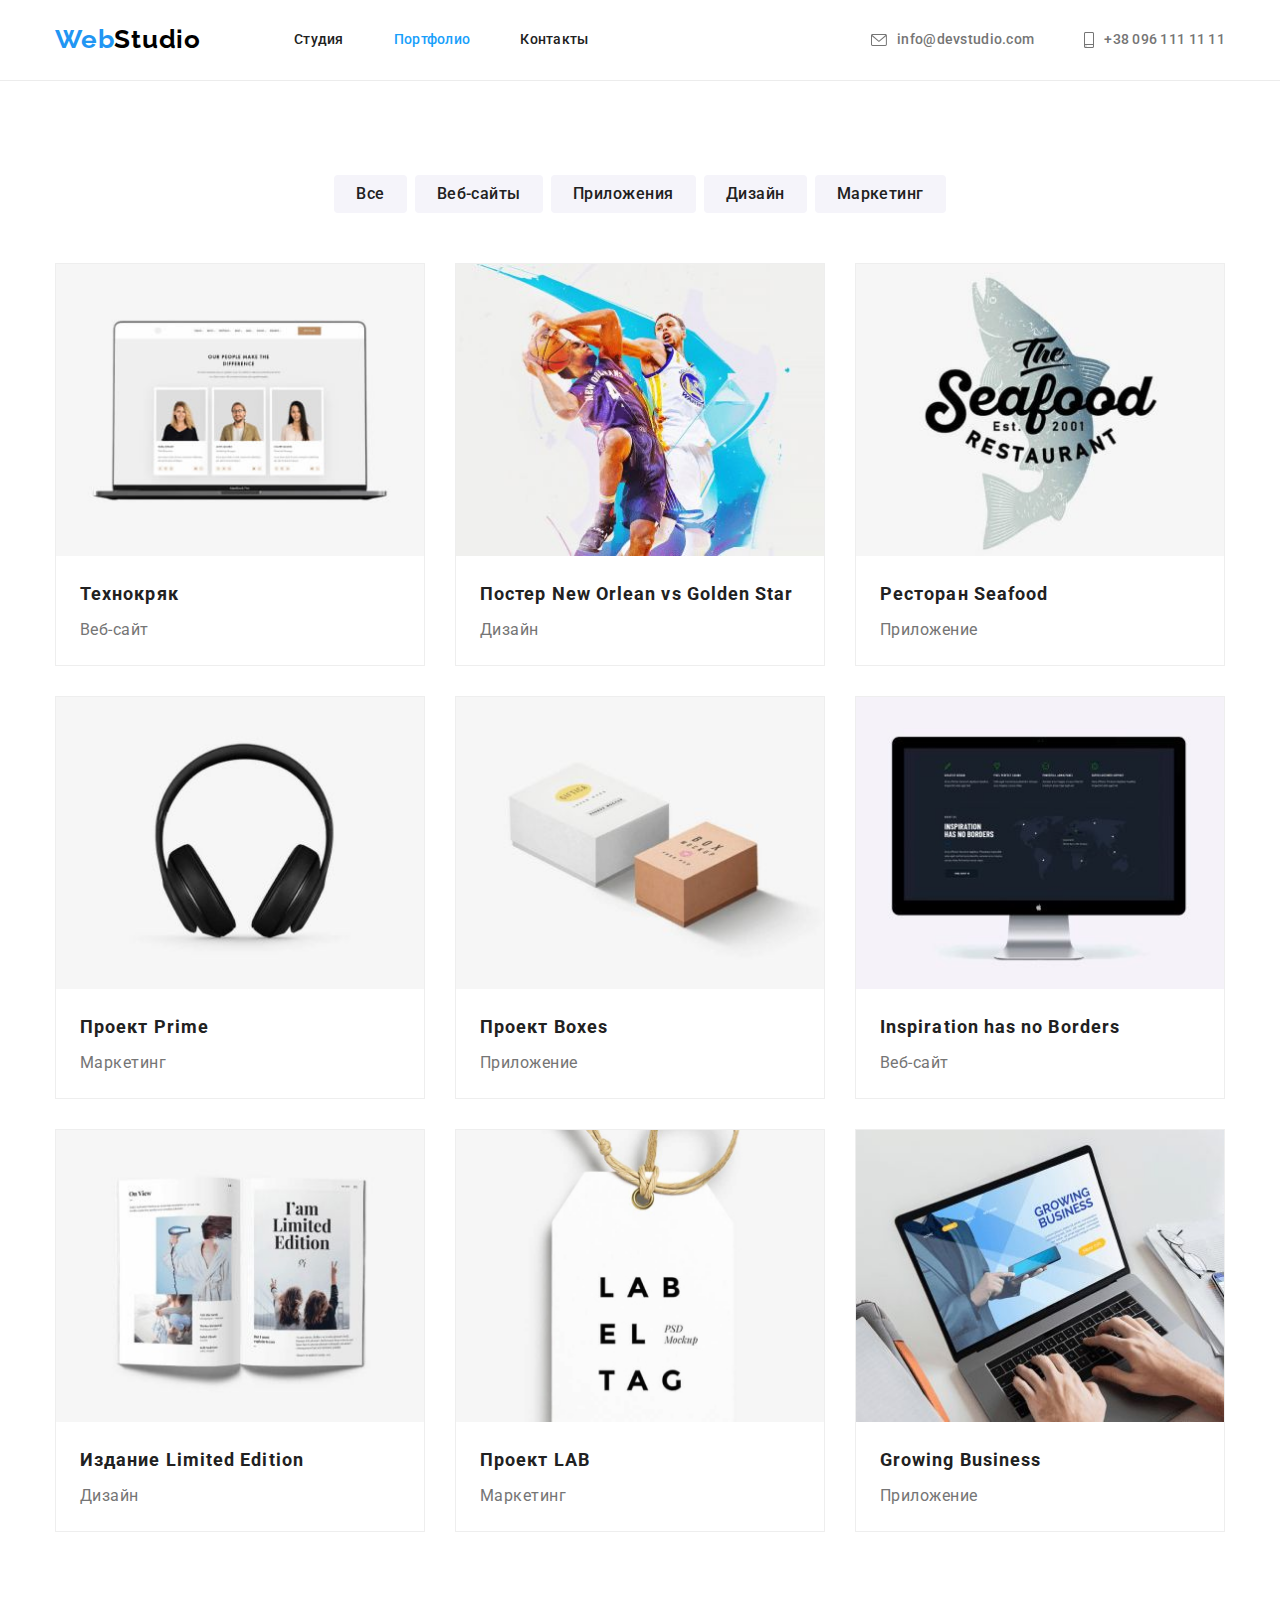
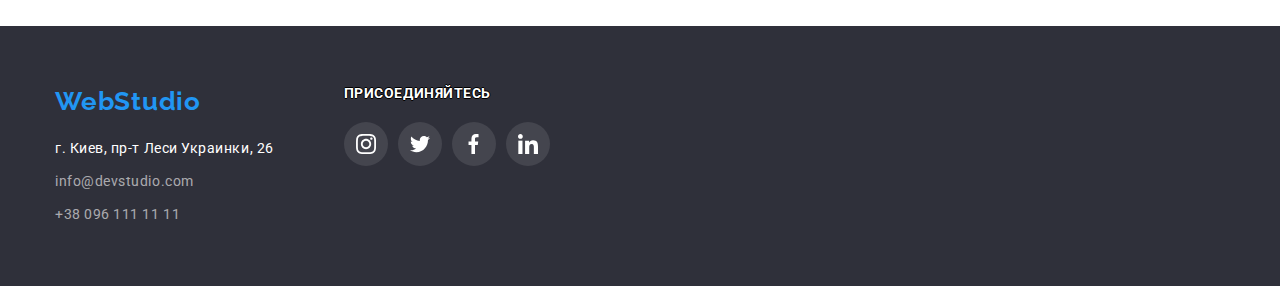
==== portfolio.html @ 3dfe9fba "Add hw-5" ====
<!DOCTYPE html>
<html lang="ru">

<head>
  <meta charset="UTF-8" />
  <meta name="viewport" content="width=device-width, initial-scale=1.0" />
  <link rel="preconnect" href="https://fonts.googleapis.com">
  <link rel="preconnect" href="https://fonts.gstatic.com" crossorigin>
  <link
    href="https://fonts.googleapis.com/css2?family=Raleway:wght@700&family=Roboto:ital,wght@0,400;0,500;0,700;1,900&display=swap"
    rel="stylesheet">
  <link rel="stylesheet" href="https://cdnjs.cloudflare.com/ajax/libs/modern-normalize/1.1.0/modern-normalize.min.css"
    integrity="sha512-wpPYUAdjBVSE4KJnH1VR1HeZfpl1ub8YT/NKx4PuQ5NmX2tKuGu6U/JRp5y+Y8XG2tV+wKQpNHVUX03MfMFn9Q=="
    crossorigin="anonymous" referrerpolicy="no-referrer" />
  <link rel="stylesheet" href="css/style.css">

  <title>Портфолио</title>
</head>

<body>
  <!-- Шапка сайта -->
  <header class="header">
    <div class="container">
      <div class="header-field">
        <nav class="nav">
          <!--Навігація на гол сторінку-->
          <a class="logo" href="index.html" class="logo">Web<span class="logo-studio">Studio</span>
          </a>
          <!--Навігація на сторінки-->
          <ul class="nav-list">
            <li class="nav-list-item"><a class="nav-item-link" href="index.html">Студия</a></li>
            <li class="nav-list-item"><a class="nav-item-link active" href="portfolio.html">Портфолио</a></li>
            <li class="nav-list-item"><a class="nav-item-link" href="">Контакты</a></li>
          </ul>
        </nav>
        <!--Контактна інформація-->
        <ul class="contacts">
          <li class="contacts-item">
            <a class="contacts-link" href="mailto:info@devstudio.com">
              <svg class="mail-icon icon" width="16" height="12">
                <use href="./images/sprites/svg/sprite.svg#icon-mail"></use>
              </svg>
              info@devstudio.com</a>
          </li>
          <li class="contacts-item">
            <a class="contacts-link" href="tel:+380961111111">
              <svg class="tel-icon icon" width="10" height="16">
                <use href="./images/sprites/svg/sprite.svg#icon-tel"></use>
              </svg>
              +38 096 111 11 11</a>
          </li>
        </ul>
      </div>
    </div>
  </header>

  <!--фільтр-->
  <section class="portfolio">
    <div class="portfolio-conteiner container">
      <ul class="portfolio-filter-list">
        <li class="filter-item"><button class="filter-button" type="button">Все</button></li>
        <li class="filter-item"><button class="filter-button" type="button">Веб-сайты</button></li>
        <li class="filter-item"><button class="filter-button" type="button">Приложения</button></li>
        <li class="filter-item"><button class="filter-button" type="button">Дизайн</button></li>
        <li class="filter-item"><button class="filter-button" type="button">Маркетинг</button></li>
      </ul>

      <ul class="portfolio-projects-list">
        <li class="projects-list-item">
            <a class="projects-description-tumb" href="#">
              <div class="project-list-description">  
                <p>Технокряк это современная площадка распространения коронавируса. Компании используют эту платформу для цифрового шпионажа и атак на защищённые сервера конкурентов.</p>
              </div>  
              <img class="project-list-image" src="./images/project/img1.jpg" alt="Изображение Игоря Демьяненко" width="370" />
            </a>
            <div>
              <h3 class="project-list-title">Технокряк</h3>
              <p class="project-list-text">Веб-сайт</p>
            </div>
        </li>
        <li class="projects-list-item">
          <a class="projects-description-tumb" href="#">
            <div class="project-list-description">  
              <p>Технокряк это современная площадка распространения коронавируса. Компании используют эту платформу для цифрового шпионажа и атак на защищённые сервера конкурентов.</p>
            </div>  
            <img class="project-list-image" src="./images/project/img2.jpg" alt="Изображение Ольги Репиной" width="370" />
          </a>
          <div>
            <h3 class="project-list-title">Постер New Orlean vs Golden Star</h3>
            <p class="project-list-text">Дизайн</p>
          </div>
        </li>
        <li class="projects-list-item">
          <a class="projects-description-tumb" href="#">
            <div class="project-list-description">  
              <p>Технокряк это современная площадка распространения коронавируса. Компании используют эту платформу для цифрового шпионажа и атак на защищённые сервера конкурентов.</p>
            </div>  
            <img class="project-list-image" src="./images/project/img3.jpg" alt="Изображение Николая Тарасова" width="370" />
          </a>
          <div>
            <h3 class="project-list-title">Ресторан Seafood</h3>
            <p class="project-list-text">Приложение</p>
          </div>
        </li>
        <li class="projects-list-item">
          <a class="projects-description-tumb" href="#">
            <div class="project-list-description">  
              <p>Технокряк это современная площадка распространения коронавируса. Компании используют эту платформу для цифрового шпионажа и атак на защищённые сервера конкурентов.</p>
            </div>  
            <img class="project-list-image" src="./images/project/img4.jpg" alt="Изображение Михаила Ермакова" width="370" />
          </a>
          <div>
            <h3 class="project-list-title">Проект Prime</h3>
            <p class="project-list-text">Маркетинг</p>
          </div>
        </li>
        <li class="projects-list-item">
          <a class="projects-description-tumb" href="#">
            <div class="project-list-description">  
              <p>Технокряк это современная площадка распространения коронавируса. Компании используют эту платформу для цифрового шпионажа и атак на защищённые сервера конкурентов.</p>
            </div>  
            <img class="project-list-image" src="./images/project/img5.jpg" alt="Изображение Михаила Ермакова" width="370" />
          </a>
          <div>
            <h3 class="project-list-title">Проект Boxes</h3>
            <p class="project-list-text">Приложение</p>
          </div>
        </li>
        <li class="projects-list-item">
          <a class="projects-description-tumb" href="#">
            <div class="project-list-description">  
              <p>Технокряк это современная площадка распространения коронавируса. Компании используют эту платформу для цифрового шпионажа и атак на защищённые сервера конкурентов.</p>
            </div>  
            <img class="project-list-image" src="./images/project/img6.jpg" alt="Изображение Михаила Ермакова" width="370" />
          </a>
          <div>
            <h3 class="project-list-title">Inspiration has no Borders</h3>
            <p class="project-list-text">Веб-сайт</p>
          </div>
        </li>
        <li class="projects-list-item">
          <a class="projects-description-tumb" href="#">
            <div class="project-list-description">  
              <p>Технокряк это современная площадка распространения коронавируса. Компании используют эту платформу для цифрового шпионажа и атак на защищённые сервера конкурентов.</p>
            </div> 
            <img class="project-list-image" src="./images/project/img7.jpg" alt="Изображение Михаила Ермакова" width="370" />
          </a>
          <div>
            <h3 class="project-list-title">Издание Limited Edition</h3>
            <p class="project-list-text">Дизайн</p>
          </div>
        </li>
        <li class="projects-list-item">
          <a class="projects-description-tumb" href="#">
            <div class="project-list-description">  
              <p>Технокряк это современная площадка распространения коронавируса. Компании используют эту платформу для цифрового шпионажа и атак на защищённые сервера конкурентов.</p>
            </div>  
            <img class="project-list-image" src="./images/project/img8.jpg" alt="Изображение Михаила Ермакова" width="370" />
          </a>
          <div>
            <h3 class="project-list-title">Проект LAB</h3>
            <p class="project-list-text">Маркетинг</p>
          </div>
        </li>
        <li class="projects-list-item">
          <a class="projects-description-tumb" href="#">
            <div class="project-list-description">  
              <p>Технокряк это современная площадка распространения коронавируса. Компании используют эту платформу для цифрового шпионажа и атак на защищённые сервера конкурентов.</p>
            </div>  
            <img class="project-list-image" src="./images/project/img9.jpg" alt="Изображение Михаила Ермакова" width="370" />
          </a>
          <div>
            <h3 class="project-list-title">Growing Business</h3>
            <p class="project-list-text">Приложение</p>
          </div>
        </li>
      </ul>
    </div>
  </section>
  </main>

  <!-- Футер -->
  <footer class="footer">
    <div class="container">
      <ul class="footer-list">
        <li><a class="footer-logo" href="index.html">Web<span class="color-studio-logo-footer">Studio</span></a></li>
        <li class="fooret-item">
          <address class="footer-item-address">г. Киев, пр-т Леси Украинки, 26</address>
          </>
        <li class="footer-item"><a class="footer-item-link" href="mailto:info@devstudio.com">info@devstudio.com</a></li>
        <li class="footer-item"><a class="footer-item-link" href="tel:+380961111111">+38 096 111 11 11</a></li>
      </ul>

      <div class="footer-social-block">
        <span class="footer-social-title">Присоединяйтесь</span>
        <ul class="social footer-social">
          <li class="social-item">
            <a class="social-item-box" href="https://www.instagram.com/">
              <svg class="social-item-icon" width="20" height="20">
                <use href="./images/sprites/svg/sprite.svg#icon-inst"></use>
              </svg>
            </a>
          </li>
          <li class="social-item">
            <a class="social-item-box" href="https://twitter.com/">
              <svg class="social-item-icon" width="20" height="20">
                <use href="./images/sprites/svg/sprite.svg#icon-tw"></use>
              </svg>
            </a>
          </li>
          <li class="social-item">
            <a class="social-item-box" href="https://www.facebook.com/">
              <svg class="social-item-icon" width="20" height="20">
                <use href="./images/sprites/svg/sprite.svg#icon-facebook"></use>
              </svg>
            </a>
          </li>
          <li class="social-item">
            <a class="social-item-box" href="https://www.linkedin.com/">
              <svg class="social-item-icon" width="20" height="20">
                <use href="./images/sprites/svg/sprite.svg#icon-ln"></use>
              </svg>
            </a>
          </li>
        </ul>
      </div>
    </div>
  </footer>
</body>

</html>
---- css/style.css ----
/*ÐžÐ±Ð½ÑƒÐ»ÐµÐ½Ð¸Ðµ*/
*{padding: 0;margin: 0;border: 0;}
*,*:before,*:after{-moz-box-sizing: border-box;-webkit-box-sizing: border-box;box-sizing: border-box;}
:focus,:active{outline: none;}
a:focus,a:active{outline: none;}
nav,footer,header,aside{display: block;}
html,body{height:100%;width:100%;font-size:100%;line-height:1;font-size:14px;-ms-text-size-adjust:100%;-moz-text-size-adjust:100%;-webkit-text-size-adjust:100%;}
input,button,textarea{font-family:inherit;}
input::-ms-clear{display: none;}
button{text-decoration: none;}
button{cursor: pointer;}
button::-moz-focus-inner {padding:0;border:0;}
a,a:visited{text-decoration: none;}
a:hover{text-decoration: none;}
ul li{list-style: none;}
img{vertical-align: top;}
h1,h2,h3,h4,h5,h6{font-size:inherit;font-weight: inherit;}
/*--------------------*/

:root {
   --white-color: #fff;
   /*Button text*/
   --title-text-color: #212121;
   /*Button text*/
   --subtitle-text-color: #757575;
   /*found-family*/
   --basic-side-found: Roboto;
   --logo-found: Raleway;
   /*logo-heder*/
   --logo-color: #2196f3;
   --header-logo-color: #000;
   --footer-logo-color: #fff;
   /*Icon*/
   --social-svg-color: #afb1b8;
   /*Hover-nav-footer*/
   --hover-color: #18a0fb;
   /*Button-background-color*/
   --button-background-color: #2196f3;
   /*Background-color*/
   --primary-background: #fff;
   --section-background: #2f303a;
   /*feature*/
   --feature-icon-background: #f5f4fa;
   /*margin-left*/
   --feature-margin-left: 30px;
   --nararative-margin-left: 30px;
   --team-margin-left: 30px;
   --project-margin-left: 30px;
   /*margin-top*/
   --project-margin-top: 30px;
   /*Shadow*/
   --shadow-button: 0px 3px 1px rgba(0, 0, 0, 0.1), 0px 1px 2px rgba(0, 0, 0, 0.08), 0px 2px 2px rgba(0, 0, 0, 0.12);
   /*Animation*/
   --timing-function: cubic-bezier(0.4, 0, 0.2, 1);
}
/*Global*/
body {
   background-color: var(--primary-background-color);
   color: var(--title-text-color);
   font-family: var(--basic-side-found), sans-serif;
   letter-spacing: 0.03em;
   font-size: 18px;
   line-height: 1.67;
}
/*Плагіни*/
.container {
   width: 1200px;
   margin-left: auto;
   margin-right: auto;
   padding-left: 15px;
   padding-right: 15px;
}

.logo {
   font-family: var(--logo-found);
   font-weight: 700;
   font-size: 26px;
   line-height: 1.19;
   letter-spacing: 0.03em;
   cursor: pointer;

   padding-top: 23px;
   padding-bottom: 25px;
   color: var(--logo-color);
}

.logo-studio {
   color: var(--header-logo-color);
}

.header {
   font-size: 14px;
   font-weight: 500;
   line-height: 1.14;
   letter-spacing: 0.02em;
   border-bottom: 1px solid #ececec;
}

.header-field {
   display: flex;
   align-items: center;
   justify-content: space-between;
}

.nav {
   display: flex;
   align-items: center;
}

.nav-list {
   display: flex;
   margin-left: 93px;
}

.nav-list-item:not(:first-child) {
   margin-left: 50px;
}

.nav-item-link {
   position: relative;
   display: block;
   padding-top: 32px;
   padding-bottom: 32px;
   color: var(--title-text-color);
}

.nav-item-link:after {
   content: "";
   position: absolute;
   display: block;
   border-radius: 2px;
   
   left: 0;
   width: 100%;
   height: 4px;
   bottom: -1px;
   
   opacity: 0;
   transform: scale(0.2);
   background-color: var(--button-background-color);
   transition: fill 550ms var(--timing-function),
               transform 550ms var(--timing-function),
               opacity 250ms var(--timing-function),
               color 550ms var(--timing-function);
}

.nav-item-link:hover::after {
   content: "";
   position: absolute;
   display: block;
   border-radius: 2px;

   left: 0;
   width: 100%;
   height: 4px;
   bottom: -1px;

   opacity: 1;
   transform: scale(1);
   background-color: var(--button-background-color);
   transition: fill 650ms var(--timing-function),
               transform 650ms var(--timing-function),
               opacity 550ms var(--timing-function);
}

.nav-item-link:hover,
.nav-item-link:focus {
   color: var(--hover-color);
   transition: color 550ms var(--timing-function)
               fill 500ms var(--timing-function),
               transform 550ms var(--timing-function),
               opacity 550ms var(--timing-function);
}
.active {
   color: var(--hover-color);
}
/*Contacts*/
.contacts {
   display: inline-flex;
   align-items: center;
   padding-top: 32px;
   padding-bottom: 32px;
}
.contacts-item:not(:first-child) {
   margin-left: 50px;
}
.contacts-link {
   display: flex;
   align-items: center;
   color: var(--subtitle-text-color);
}
.mail-icon,
.tel-icon {
   margin-right: 10px;
   fill: #757575;
}

.contacts-link:hover,
.contacts-link:focus {
   color: var(--hover-color);
   transition: color 250ms var(--timing-function),
               fill 250ms var(--timing-function),
               transform 250ms var(--timing-function);
}
.contacts-link:hover .mail-icon,
.contacts-link:hover .tel-icon {
   fill: var(--hover-color);
   transition: fill 250ms var(--timing-function),
               color 250ms var(--timing-function),
               transform 250ms var(--timing-function);

   ;
}

/*FOOTER*/
.footer {
   background-color: var(--section-background);
   flex-grow: 1;
   padding: 60px 0;
}

/*footer-logo*/
.footer-logo {
   display: block;
   cursor: pointer;

   font-family: var(--logo-found);
   font-weight: 700;
   font-size: 26px;
   line-height: 1.19;
   letter-spacing: 0.03em;

   margin-bottom: 20px;
   color: var(--logo-color);
}
.footer-studio-logo {
   color: white;
}

.footer-item:not(:last-child),
.footer-item-address {
   padding-bottom: 9px;
}

.footer-list {
   display: block;
   font-size: 14px;
   line-height: 1.7;
}

.footer-item-address {
   color: var(--white-color);
   font-style: normal;
}

.footer-item-link {
   color: rgba(255, 255, 255, 0.6);
}
.footer-item-link:hover,
.footer-item-link:focus {
   color: var(--hover-color);
   transition: color 250ms var(--timing-function);
}

.footer-social-block {
   display: block;
   margin-left: 70px;
}

.footer-social-title {
   display: block;
   
   font-size: 14px;
   line-height: 1.14;
   text-transform: uppercase;
   font-weight: 700;

   margin-bottom: 20px;

   color: var(--white-color);
   text-shadow: -1px 0 black, 0 1px black, 1px 0 black, 0 -1px black;
}
.footer > .container {
   display: flex;
}

.social {
   display: flex;
   margin: 0 auto;
}

.social-item {
   display: inline-flex;

   width: 44px;
   height: 44px;
   border-radius: 50%;
   cursor: pointer;

   justify-content: space-between;
   align-items: center;
   margin: 0 10px 0 0;

   background-color: rgba(255, 255, 255, 0.1);
}

.social-item-box {
   display: block;
   margin: 0 auto;
}

.social-item-icon {
   display: block;
   margin: 0 auto;
   fill: #fff;
}

.social-item:hover,
.social-item:focus {
   background-color: var(--button-background-color);
   transition: background-color 250ms var(--timing-function);
}

/*------------------------Studio_____________STUDIO_____________Studio*

/*Section-HEAD*/
.hero {
   display: flex;
   flex-direction: column;
   align-items: center;

   text-align: center;
   letter-spacing: 0.06em;

   padding-top: 200px;
   padding-bottom: 210px;
   max-width: 1600px;
   height: 600px;
   margin-left: auto;
   margin-right: auto;

   color: var(--white-color);

   background-image: linear-gradient(to right, 
                  rgba(47, 48, 58, 0.4), 
                  rgba(47, 48, 58, 0.4)),
                  url("../images/sprites/img/hero.jpg");
   background-repeat: no-repeat;
   background-position: center;
   object-fit: contain;


}

.hero-title {
   font-size: 44px;
   line-height: 1.3;
   font-weight: 900;
   text-transform: uppercase;

   max-width: 696px;
   text-align: center;
   margin-bottom: 30px;
   margin: 0 auto;
}

.hero-button {
   cursor: pointer;
   font-size: 16px;
   line-height: 1.8;
   font-weight: 700;
   border-radius: 4px;
   margin-top: 30px;

   padding: 10px 32px 10px 32px;
   background-color: var(--button-background-color);
   color: var(--white-color);
}

.hero-button:hover,
.hero-button:focus {
   color: var(--white-color);
   background-color: #188ce8;
   transition: color 250ms var(--timing-function),
               background-color 250ms var(--timing-function),
               transform 250ms var(--timing-function);
}

/*Section-Feature*/
.feature {
   padding-top: 94px;
   padding-bottom: 47px;
}

.feature-head {
   text-align: center;
   
   font-weight: 700;
   font-size: 36px;
   line-height: 1.17;

   margin-top: 0;
   margin-bottom: 50px;

   color: var(--secondary-text-color);
}

.feature-field {
   display: flex;
}

.feature-list {
   display: flex;
   flex-wrap: wrap;
   justify-content: space-between;

   font-size: 14px;
   letter-spacing: 0.03em;
}

.feature-list-item {
   flex-basis: calc(100% / 4 - var(--feature-margin-left));
}

.feature-tumb {
   display: block;
   text-align: center;
   border-radius: 4px;

   padding-top: 25px;
   padding-bottom: 25px;
   margin-bottom: 30px;

   background-color: var(--feature-icon-background);
}

.big-icon {
   display: flex;
   margin: 0 auto;
}

.feature-list-title {
   font-weight: 700;
   line-height: 1.14;
   text-transform: uppercase;

   padding-bottom: 10px;
}
.feature-list-text {
   line-height: 1.71;
   color: var(--subtitle-text-color);
}

/*Section-narrative*/
.narrative {
   padding-top: 47px;
   padding-bottom: 94px;
}

.narrative-head {
   text-align: center;
   font-weight: 700;
   font-size: 36px;
   line-height: 1.16;
   letter-spacing: 0.03em;

   margin-bottom: 50px;
}

.narrative-list {
   display: flex;
   flex-wrap: wrap;
   justify-content: space-between;
}

.narrative-list-item {
   position: relative;
   display: flex;
   flex-wrap: wrap;
   flex-basis: calc(100% / 3 - var(--nararative-margin-left));
}

.narrative-item-image {
   display: block;
   max-width: 100%;
   height: auto;
}

.narrative-item-description{
   content: "";
   cursor: pointer;
   position: absolute;
   display: block;
   bottom: 0;
   left: 0;
   text-align: center;
   vertical-align: center;

   width: 100%;
   padding-top: 27px;
   padding-bottom: 27px;
   
   font-weight: 700;
   font-size: 14px;
   line-height: 1.14;
   text-transform: uppercase;

   color: var(--white-color);
   background-color: rgba(47, 48, 58, 0.8);
}


/*Section-team*/
.team {
   background-color: #f5f4fa;
}

.team-section {
   padding-top: 94px;
   padding-bottom: 94px;
}

.team-head {
   text-align: center;

   font-weight: 700;
   font-size: 36px;
   line-height: 1.16;
   letter-spacing: 0.03em;

   margin-bottom: 50px;
}

.team-list {
   display: inline-flex;
   flex-wrap: wrap;
   text-align: center;

   text-transform: none;

   margin-left: calc(-1 * var(--team-margin-left));
}

.team-item {
   flex-wrap: wrap;
   justify-content: space-between;
   border-radius: 0px 0px 4px 4px;

   max-width: 270px;
   padding-bottom: 30px;

   flex-basis: calc(100% / 4 - var(--team-margin-left));
   margin-left: var(--team-margin-left);
   margin-bottom: auto;

   background-color: #fff;
   box-shadow: 0px 1px 3px rgba(0, 0, 0, 0.12),
               0px 1px 1px rgba(0, 0, 0, 0.14),
               0px 2px 1px rgba(0, 0, 0, 0.2);

}

.team-item-images {
   display: block;
   max-width: 100%;
   height: auto;
}

.team-item-title {
   display: block;
   text-align: center;

   padding: 30px 0 10px 0;
   
   font-weight: 500;
   font-size: 16px;
   line-height: 1.18;
   letter-spacing: 0.03em;
}
.team-item-text {
   display: block;
   text-align: center;

   padding-bottom: 16px;

   font-size: 16px;
   line-height: 1.18;
   letter-spacing: 0.03em;

   color: var(--subtitle-text-color);
}

.team-social {
   display: flex;
   justify-content: center;
}

.team-social-item {
   cursor: pointer;
   display: flex;
   align-items: center;

   width: 44px;
   height: 44px;
   border-radius: 50%;
   
   background-color: #fff;
}

.box-item {
   display: block;
   margin: 0 auto;
}

.team-social-link {
   margin: 0 auto;
   fill: var(--social-svg-color);
}

.team-social-item:hover,
.team-social-item:focus {
   fill: var(--white-color);
   background-color: var(--button-background-color);
   transition: fill 250ms var(--timing-function),
               background-color 300ms var(--timing-function);
}

.team-social-item:hover .team-social-link,
.team-social-link:focus .team-social-item {
   fill: #fff;
   transition: fill 250ms var(--timing-function);
}

/*Client-section*/
.client {
   padding-top: 94px;
   padding-bottom: 94px;
}

.head-client {
   text-align: center;

   font-weight: 700;
   font-size: 36px;
   line-height: 1.16;
   letter-spacing: 0.03em;

   margin-bottom: 50px;
}

.client-list {
   display: flex;
   margin: -15px;
}

.client-list-item {
   cursor: pointer;
   display: inline-flex;

   width: 170px;
   height: 92px;

   border: 1px solid #afb1b8;
   border-radius: 3px;

   margin: 15px;
   fill: var(--svg-color);
}

.client-item-icon {
   margin: auto;
   fill: #afb1b8;
}

.client-list-item:hover,
.client-list-item:focus {
   border-color: var(--button-background-color);
   transition: fill 250ms var(--timing-function),
               border-color 250ms var(--timing-function);
}
.client-list-item:hover .client-item-icon,
.client-list-item:focus .client-item-icon {
   fill: var(--button-background-color);
   transition: fill 250ms var(--timing-function);
}

/*--------------------Portfolio__________PORTFOLIO__________Portfolio*


/*Section-Filter*/
.portfolio {
   padding-top: 94px;
   padding-bottom: 94px;
}

.portfolio-filter-list {
   display: flex;
   justify-content: center;

   padding-bottom: 50px;
}

.filter-item:not(:first-child) {
   margin-left: 8px;
}

/*Button*/
.filter-button {
   cursor: pointer;
   display: block;

   padding: 6px 22px 6px 22px;
   border-radius: 4px;
   
   font-weight: 500;
   font-size: 16px;
   line-height: 1.6;
   letter-spacing: 0.03em;

   background-color: #f5f4fa;
   color: var(--title-text-color);
}

.filter-button:hover,
.filter-button:focus,
.filter-button:active {
   color: var(--white-color);
   background-color: var(--button-background-color);
   box-shadow: var(--shadow-button);

   transition: color 250ms var(--timing-function),
               background-color 250ms var(--timing-function),
               box-shadow 250ms var(--timing-function);
}

/*Section-Projects*/
.portfolio-projects-list {
   display: flex;
   flex-wrap: wrap;

   margin-left: auto;
   margin-right: auto;
   margin-left: calc(-1 * var(--project-margin-left));
   margin-top: calc(-1 * var(--project-margin-top));
}

.projects-list-item {
   cursor: pointer;
   position: relative;
   display: block;

   max-width: 370px;
   border: 1px solid #eeeeee;
   
   flex-basis: calc(100% / 3 - var(--project-margin-left));
   margin-left: var(--project-margin-left);
   margin-top: var(--project-margin-top);
}

.project-list-image {
   display: block;
   max-width: 100%;
   height: auto;
}

.project-list-title {
   font-weight: 700;
   font-size: 18px;
   line-height: 2;
   letter-spacing: 0.06em;

   padding: 20px 0 4px 0;
   margin: 0 24px;

   background-color: var(--white-color);
}

.project-list-text {
   font-size: 16px;
   line-height: 1.8;
   letter-spacing: 0.03em;

   padding-bottom: 20px;
   margin: 0 24px;

   color: #757575;
   background-color: var(--white-color);
}

.projects-description-tumb{
   display: block;
   position: relative;
   overflow: hidden;
}

.project-list-description {
   position: absolute;
   margin: 1px;
   top: 0;
   left: 0;
   width: 100%;
   height: 100%;
   padding: 64px 24px;

   line-height: 1.56;


   color: #fff;
   background-color:rgba(33, 150, 243, 0.9);

   transform: translateY(100%);
}

.projects-list-item:hover,
.projects-list-item:focus {
   box-shadow: 0px 1px 1px rgba(0, 0, 0, 0.12),
               0px 4px 4px rgba(0, 0, 0, 0.06),
               1px 4px 6px rgba(0, 0, 0, 0.16);
   transition: color 250ms var(--timing-function),
               background-color 250ms var(--timing-function),
               transform 250ms var(--timing-function),
               box-shadow 250ms var(--timing-function); 
}
.projects-list-item:hover .project-list-description,
.projects-list-item:focus .project-list-description{
   transform: translate(0);
   transition: color 250ms var(--timing-function),
               background-color 250ms var(--timing-function),
               transform 550ms var(--timing-function),
               box-shadow 250ms var(--timing-function); 
}
/*--------------------Modal__________ModalWindow__________Model*/
.backdrop-modal-window {
   position: fixed;
   top: 0;
   left: 0;
   width: 100%;
   height: 100%;

   background-color: rgba(0, 0, 0, 0.2);
   opacity: 1;
}


.backdrop-modal-window.is-hidden {
   opacity: 0;
   pointer-events: none;

   
   transition: opacity 250ms var(--timing-function);
}

.modal-window {
   position: absolute;
   top: 50%;
   left: 50%;
   border-radius: 4px;

   min-width: 528px;
   min-height: 581px;
   padding: 35px;

   background-color: #fff;

   transform: translate(-50%, -50%) scale(1);
   transition: transform 550ms var(--timing-function);
}

.backdrop-modal-window.is-hidden .modal-window {
   transform: translate(-0%, -100%) scale(0.2);
   transition: transform 550ms var(--timing-function);
}

.close-window {
   cursor: pointer;
   position: absolute;
   top: 8px;
   right: 8px;

   width: 30px;
   height: 30px;
   border-radius: 50%;
   border: 1px solid rgba(0, 0, 0, 0.1);
}

.close-window:hover {
   color: var(--button-background-color);
   box-shadow: 0 0 3px rgba(0, 0, 0, 0.3);
   border-color: var(--hover-color);
}
.close-window-icon {
   width: 18px;
   height: 18px;
}
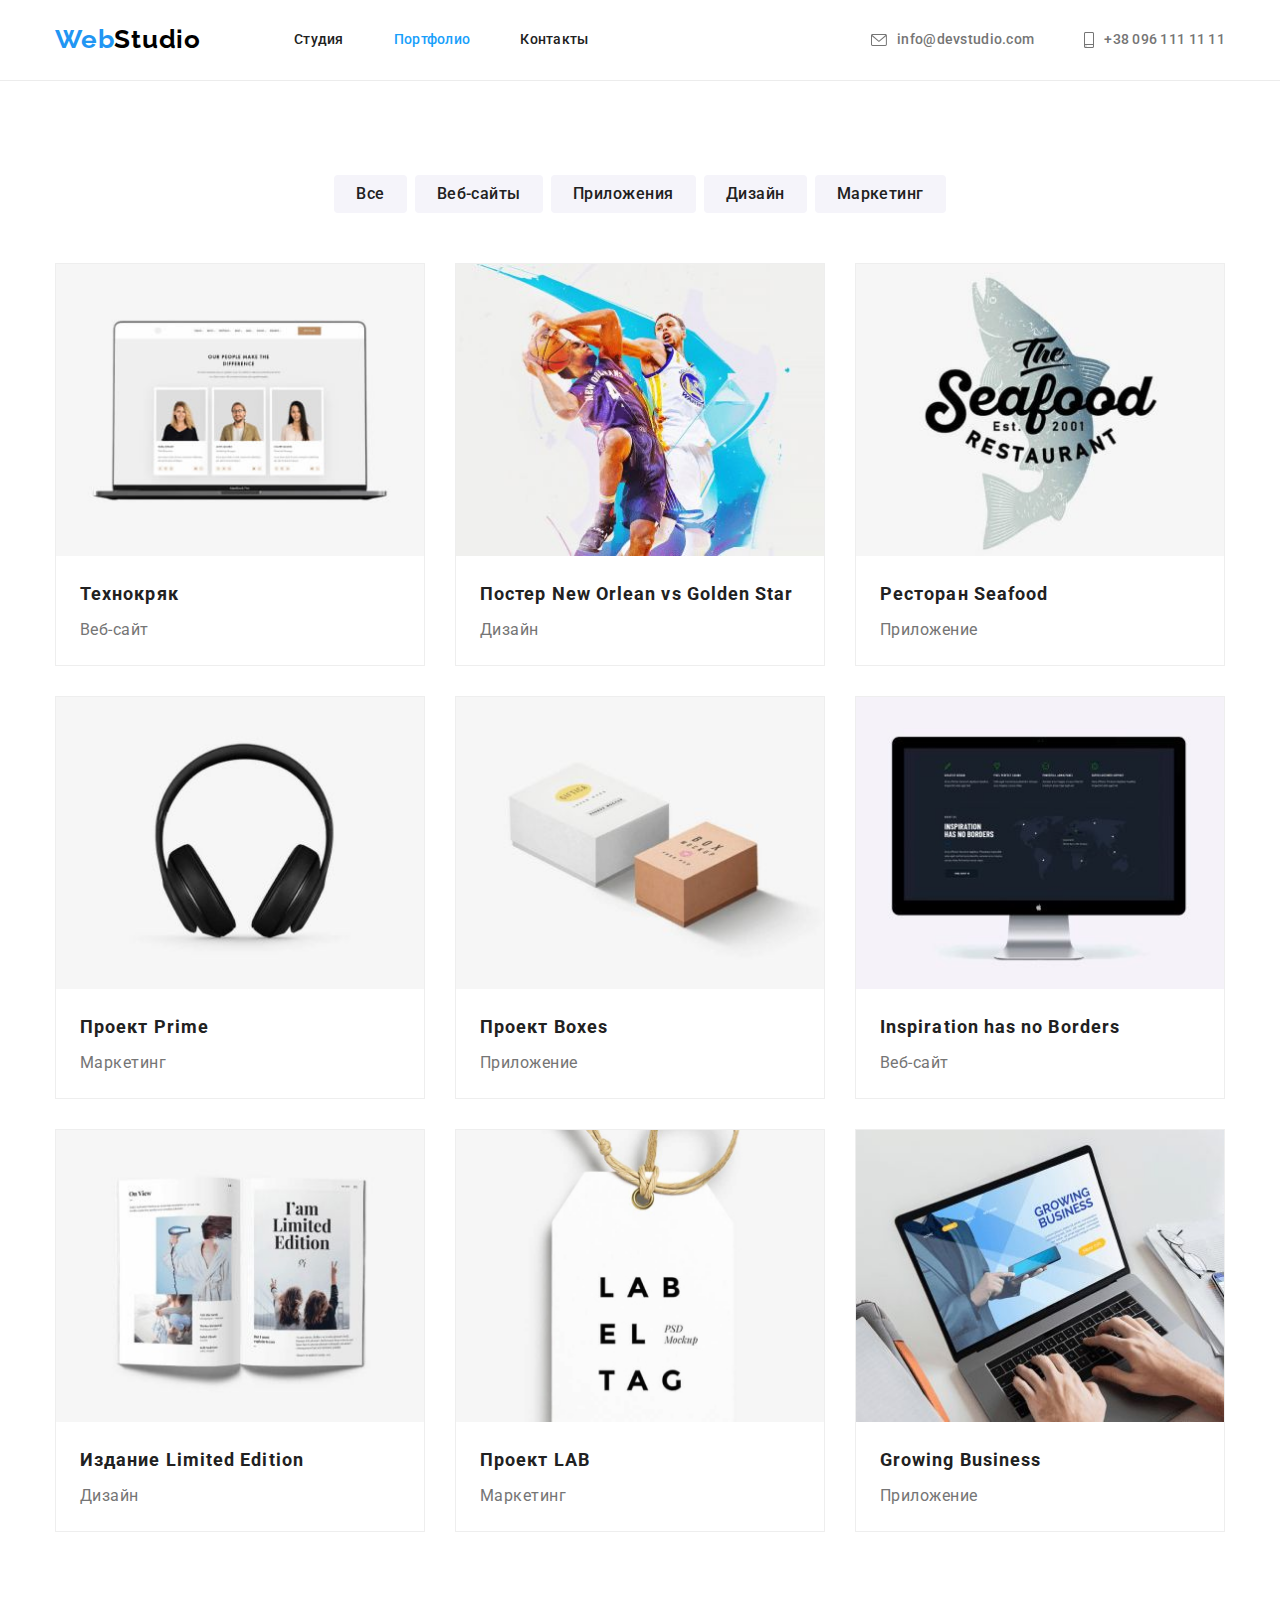
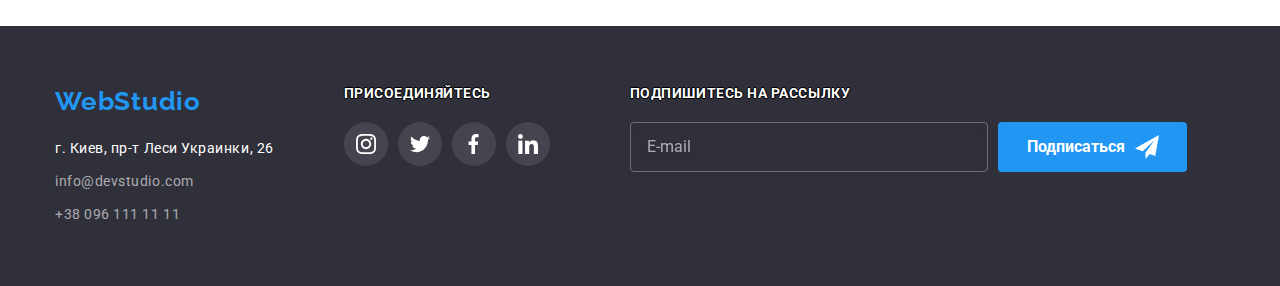
==== commit 01454bd0: "Add fix form" ====
--- a/portfolio.html
+++ b/portfolio.html
@@ -224,6 +224,13 @@
           </li>
         </ul>
       </div>
+      <div class="footer-social-block">
+        <span class="footer-social-title">Подпишитесь на рассылку</span>
+        <form class="footer-form" name="footer-form">
+            <label class="footer-form-field"><input type="text" class="letter-input" placeholder="E-mail" /></label>
+            <button type="submit" class="footer-button">Подписаться</button>
+        </form>
+      </div>
     </div>
   </footer>
 </body>
--- a/css/style.css
+++ b/css/style.css
@@ -208,8 +208,6 @@
    transition: fill 250ms var(--timing-function),
                color 250ms var(--timing-function),
                transform 250ms var(--timing-function);
-
-   ;
 }
 
 /*FOOTER*/
@@ -218,6 +216,15 @@
    flex-grow: 1;
    padding: 60px 0;
 }
+.footer > .container {
+   display: flex;
+}
+
+.footer-list {
+   display: block;
+   font-size: 14px;
+   line-height: 1.7;
+}
 
 /*footer-logo*/
 .footer-logo {
@@ -237,20 +244,14 @@
    color: white;
 }
 
+.footer-item-address {
+   color: var(--white-color);
+   font-style: normal;
+}
+
 .footer-item:not(:last-child),
 .footer-item-address {
    padding-bottom: 9px;
-}
-
-.footer-list {
-   display: block;
-   font-size: 14px;
-   line-height: 1.7;
-}
-
-.footer-item-address {
-   color: var(--white-color);
-   font-style: normal;
 }
 
 .footer-item-link {
@@ -280,9 +281,6 @@
    color: var(--white-color);
    text-shadow: -1px 0 black, 0 1px black, 1px 0 black, 0 -1px black;
 }
-.footer > .container {
-   display: flex;
-}
 
 .social {
    display: flex;
@@ -320,6 +318,70 @@
    background-color: var(--button-background-color);
    transition: background-color 250ms var(--timing-function);
 }
+
+.footer-form {
+   display: inline-flex;
+}
+
+.footer-button {
+   position: relative;
+   padding: 10px 62px 10px 29px;
+   margin-left: 10px;
+   text-align: left;
+   cursor: pointer;
+   font-size: 16px;
+   line-height: 1.8;
+   font-weight: 700;
+   border-radius: 4px;
+   background-color: var(--button-background-color);
+   color: var(--white-color);
+}
+
+.footer-button:after {
+   content: '';
+   position: absolute;
+   top: 50%;
+   right: 28px;
+   width: 24px;
+   height: 24px;
+   transform: translateY(-50%);
+
+   background-image: url("../images/sprites/svg/send.svg");
+}
+
+.footer-button:hover,
+.footer-button:focus {
+   color: var(--white-color);
+   background-color: #188ce8;
+   transition: color 250ms var(--timing-function),
+               background-color 250ms var(--timing-function),
+               transform 250ms var(--timing-function);
+}
+
+.letter-input {
+   width: 358px;
+   height: 50px;
+   padding-left: 16px;
+   background-color: transparent;
+   color: var(--white-color);
+   border: 1px solid rgba(255, 255, 255, 0.3);
+   border-radius: 4px;
+   filter: drop-shadow(0px 4px 4px rgba(0, 0, 0, 0.15));
+   transition: border 250ms var(--timing-function),
+   fill 250ms var(--timing-function);
+}
+
+.letter-input::placeholder {
+   font-size: 16px;
+   line-height: 1.25;
+   color: rgba(255, 255, 255, 0.6);
+}
+
+.letter-input:focus {
+   border-color: var(--social-svg-color);
+   outline: transparent;
+}
+
 
 /*------------------------Studio_____________STUDIO_____________Studio*
 
@@ -846,7 +908,6 @@
    opacity: 0;
    pointer-events: none;
 
-   
    transition: opacity 250ms var(--timing-function);
 }
 
@@ -854,13 +915,13 @@
    position: absolute;
    top: 50%;
    left: 50%;
-   border-radius: 4px;
 
    min-width: 528px;
    min-height: 581px;
-   padding: 35px;
+   padding: 40px;
 
    background-color: #fff;
+   border-radius: 4px;
 
    transform: translate(-50%, -50%) scale(1);
    transition: transform 550ms var(--timing-function);
@@ -871,24 +932,182 @@
    transition: transform 550ms var(--timing-function);
 }
 
-.close-window {
+.close-modal-window {
    cursor: pointer;
    position: absolute;
    top: 8px;
    right: 8px;
+   
 
    width: 30px;
    height: 30px;
    border-radius: 50%;
+   background-color: #fff;
    border: 1px solid rgba(0, 0, 0, 0.1);
 }
 
-.close-window:hover {
+.close-modal-window:hover {
    color: var(--button-background-color);
    box-shadow: 0 0 3px rgba(0, 0, 0, 0.3);
    border-color: var(--hover-color);
 }
-.close-window-icon {
-   width: 18px;
-   height: 18px;
-}
+.close-icon{
+   width: 11px;
+   height: 11px;
+
+}
+/*Form*/
+.modal-form-title {
+   font-weight: 700;
+   font-size: 20px;
+   line-height: 1.15px;
+
+   text-align: center;
+
+   color: var(--title-text-color);
+   margin: 26px 15px;
+}
+
+.modal-form-field {
+   margin-bottom: 10px;
+}
+
+.form-input-text {
+   font-size: 12px;
+   margin-bottom: 4px;
+   display: block;
+}
+
+.form-input-wrapper {
+   position: relative;
+}
+
+.wrapper-input {
+   width: 100%;
+   height: 40px;
+   padding: 14px 14px 14px 42px;
+   border-radius: 4px;
+   border: 1px solid var(--social-svg-color);
+   padding-left: 40px;
+   outline: none;
+}
+
+.wrapper-icon {
+   position: absolute;
+   left: 10px;
+   top: 50%;
+   transform: translateY(-50%);
+}
+
+.wrapper-input:focus,
+.wrapper-text:focus{
+   border-color: var(--hover-color);
+}
+.wrapper-input:focus + .wrapper-icon {
+   fill: var(--hover-color);
+}
+
+.wrapper-text {
+   width: 100%;
+   height: 120px;
+   border-radius: 4px;
+   border: 1px solid var(--social-svg-color);
+   padding: 15px;
+   resize: none;
+}
+
+.wrapper-input::placeholder,
+.wrapper-text::placeholder{
+   font-size: 14px;
+   color: rgba(117, 117, 117, 0.5);
+   line-height: 16px;
+   letter-spacing: 0.01em;
+}
+
+.input-check-text {
+   display: inline-flex;
+   align-items: center;
+   
+}
+
+.input-check:checked + .input-check-text div {
+   background-color:#18a0fb;
+   border: none;
+}
+
+.policy-text {
+   font-size: 14px;
+   line-height: 1.71;
+   cursor: pointer;
+   color: #757575;
+}
+
+.policy-link {
+   font-size: 14px;
+   line-height: 1.71;
+   color: var(--hover-color);
+   text-decoration: underline;
+}
+
+.policy-icon {
+   text-decoration: none;
+}
+
+.form-button {
+   cursor: pointer;
+
+   font-weight: 700;
+   font-size: 16px;
+   line-height: 1.8;  
+   
+   padding: 10px 55px;
+   margin-left: 140px;
+   margin-top: 30px;
+
+   border-radius: 4px;
+   background-color: var(--button-background-color);
+   color: var(--white-color);
+}
+.form-button:hover,
+.form-button:focus{
+   color: var(--white-color);
+   background-color: #188ce8;
+   transition: color 250ms var(--timing-function),
+               background-color 250ms var(--timing-function),
+               transform 250ms var(--timing-function);
+   
+}
+
+.input-check-text {
+   cursor: pointer;
+   display: flex;
+   align-items: center;
+}
+
+.input-check-text div {
+   width: 16px;
+   height: 16px;
+   border: 2px solid #090b13;
+   border-radius: 2px;
+   margin-right: 7px;
+   display: flex;
+   align-items: center;
+   justify-content: center;
+}
+
+.check-icon {
+   fill: #ffffff;
+}
+
+.visually-hidden {
+   position: absolute;
+   width: 1px;
+   height: 1px;
+   margin: -1px;
+   padding: 0;
+   overflow: hidden;
+   border: 0;
+   clip: rect(0 0 0 0);
+}
+
+
